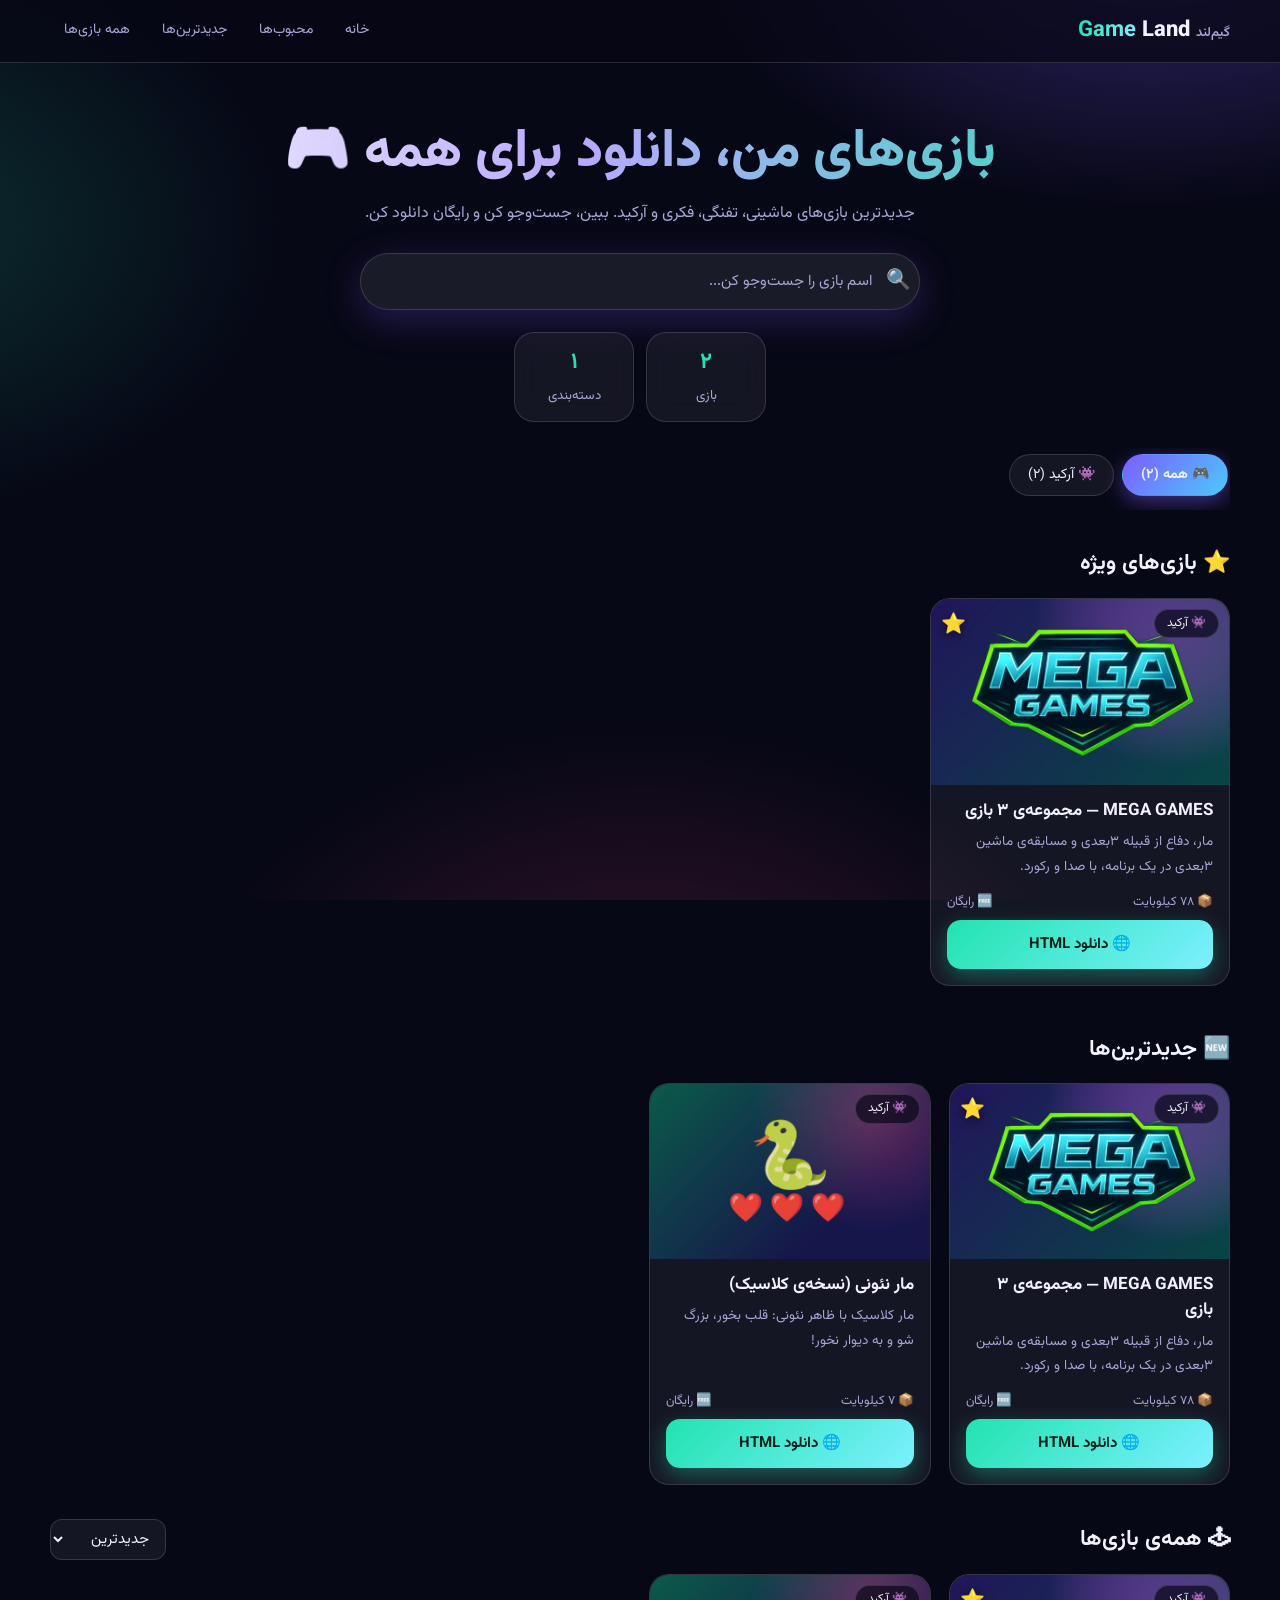
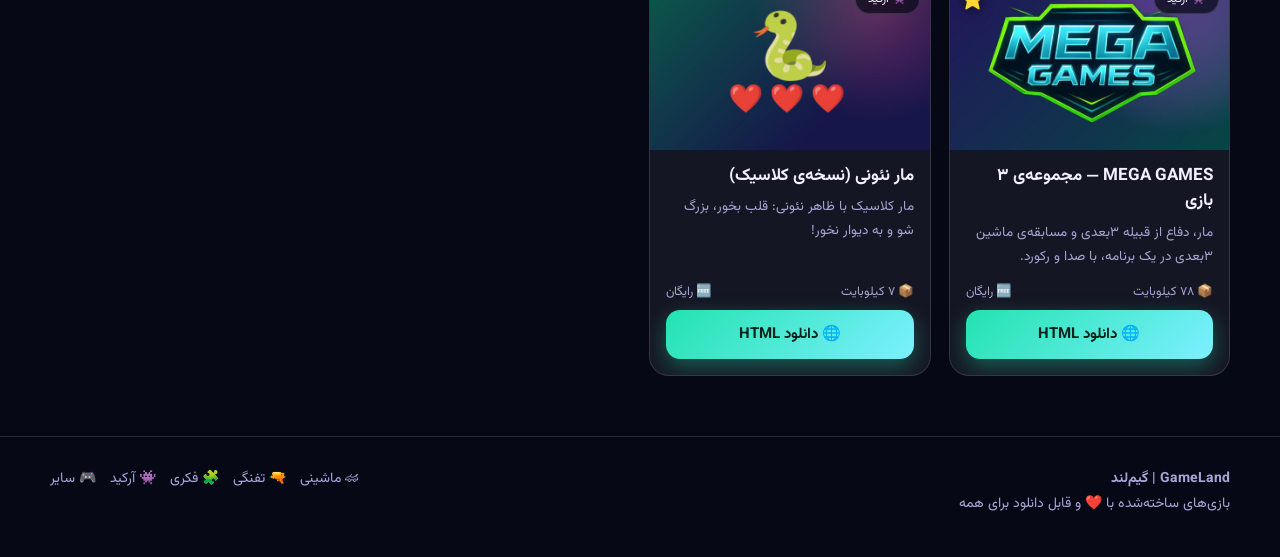
==== index.html @ d35c282d "Add files via upload" ====
<!DOCTYPE html>
<html lang="fa" dir="rtl">
<head>
<meta charset="utf-8">
<meta name="viewport" content="width=device-width, initial-scale=1">
<title>GameLand | گیم‌لند — دانلود رایگان بازی‌های موبایل و کامپیوتر</title>
<meta name="description" content="گیم‌لند: مجموعه‌ی بازی‌های ماشینی، تفنگی، فکری و آرکید. بازی‌ها را ببین، جست‌وجو کن و رایگان دانلود کن.">
<meta name="robots" content="index,follow">
<!-- برای Google Search Console: کد تأیید را اینجا بگذار (راهنما در README.md) -->
<!-- <meta name="google-site-verification" content="CODE_HERE"> -->
<meta property="og:site_name" content="GameLand | گیم‌لند">
<link rel="icon" href="favicon.svg" type="image/svg+xml">
<meta name="theme-color" content="#070816">
<link rel="preconnect" href="https://fonts.googleapis.com"><link rel="preconnect" href="https://fonts.gstatic.com" crossorigin>
<link rel="stylesheet" href="https://fonts.googleapis.com/css2?family=Vazirmatn:wght@400;600;800&display=swap">
<link rel="stylesheet" href="style.css">
<script src="config.js"></script>
</head>
<body>
<div id="hdr"></div>
<main class="wrap">
 <section class="hero">
  <h1>بازی‌های من، دانلود برای همه 🎮</h1>
  <p>جدیدترین بازی‌های ماشینی، تفنگی، فکری و آرکید. ببین، جست‌وجو کن و رایگان دانلود کن.</p>
  <label class="search"><span>🔍</span><input id="q" type="search" placeholder="اسم بازی را جست‌وجو کن..." autocomplete="off" aria-label="جست‌وجوی بازی"></label>
  <div class="stats"><div class="stat glass"><b id="s1">۰</b><small>بازی</small></div><div class="stat glass"><b id="s2">۰</b><small>دانلود</small></div><div class="stat glass"><b id="s3">۴</b><small>دسته‌بندی</small></div></div>
  <div id="demo"></div>
 </section>

 <div class="chips" id="chips" role="tablist" aria-label="دسته‌بندی بازی‌ها"></div>

 <div id="home">
  <section class="sec" id="featured" hidden><div class="sec-h"><h2>⭐ بازی‌های ویژه</h2></div><div class="row" id="rf"></div></section>
  <section class="sec" id="popular"><div class="sec-h"><h2>🔥 محبوب‌ترین‌ها</h2></div><div class="grid" id="rp"></div></section>
  <section class="sec" id="new"><div class="sec-h"><h2>🆕 جدیدترین‌ها</h2></div><div class="grid" id="rn"></div></section>
 </div>

 <section class="sec" id="games"><div class="sec-h"><h2 id="gt">🕹 همه‌ی بازی‌ها</h2><select id="sort" aria-label="مرتب‌سازی"><option value="new">جدیدترین</option><option value="pop">محبوب‌ترین</option><option value="name">نام (الف‌ب)</option></select></div>
  <div class="grid" id="all"><div class="sk"></div><div class="sk"></div><div class="sk"></div><div class="sk"></div></div>
  <div class="empty" id="empty" hidden><big>🕹</big><p id="et">بازی‌ای پیدا نشد.</p></div>
 </section>
 <noscript><p class="empty">برای دیدن بازی‌ها جاوااسکریپت مرورگرت را روشن کن.</p></noscript>
</main>
<div id="ftr"></div>
<script src="app.js"></script>
<script>
(function(){
 const $=id=>document.getElementById(id),G=window.GL;let all=[],cat='all',q='';
 G.layout();
 const url=new URL(location.href);if(url.searchParams.get('cat')&&G.CATS[url.searchParams.get('cat')])cat=url.searchParams.get('cat');q=url.searchParams.get('q')||'';$('q').value=q; 
 G.seo({title:'GameLand | گیم‌لند — دانلود رایگان بازی‌های موبایل و کامپیوتر',desc:'گیم‌لند: مجموعه‌ی بازی‌های ماشینی، تفنگی، فکری و آرکید. بازی‌ها را ببین، جست‌وجو کن و رایگان دانلود کن.',url:G.siteUrl(''),
  ld:{'@context':'https://schema.org','@type':'WebSite',name:'GameLand | گیم‌لند',url:G.siteUrl(''),inLanguage:'fa',potentialAction:{'@type':'SearchAction',target:G.siteUrl('?q={search_term_string}'),'query-input':'required name=search_term_string'}}});
 function chips(){const n={all:all.length};all.forEach(g=>n[g.category]=(n[g.category]||0)+1);
  $('chips').innerHTML='<button class="chip'+(cat==='all'?' on':'')+'" data-c="all">🎮 همه ('+G.nf(all.length)+')</button>'+Object.keys(G.CATS).filter(k=>n[k]).map(k=>'<button class="chip'+(cat===k?' on':'')+'" data-c="'+k+'">'+G.CATS[k][1]+' '+G.CATS[k][0]+' ('+G.nf(n[k])+')</button>').join('')}
 function view(){
  const filtering=cat!=='all'||q.trim();let list=all.filter(g=>(cat==='all'||g.category===cat)&&(!q.trim()||(g.title+' '+(g.short_desc||'')+' '+(g.description||'')).toLowerCase().includes(q.trim().toLowerCase())));
  const s=$('sort').value;list.sort((a,b)=>s==='pop'?b.downloads-a.downloads:s==='name'?a.title.localeCompare(b.title,'fa'):new Date(b.created_at)-new Date(a.created_at));
  $('home').hidden=!!filtering||!all.length;$('popular').hidden=!G.LIVE;
  $('gt').textContent=filtering?'🔎 نتیجه‌ها ('+G.nf(list.length)+')':'🕹 همه‌ی بازی‌ها';
  $('all').innerHTML=list.map(G.card).join('');$('empty').hidden=list.length>0;
  $('et').textContent=all.length?'بازی‌ای با این جست‌وجو پیدا نشد.':'هنوز بازی‌ای منتشر نشده. به‌زودی بازی‌های جدید می‌آیند!';
  if(!filtering&&all.length){const f=all.filter(g=>g.featured);$('featured').hidden=!f.length;$('rf').innerHTML=f.map(G.card).join('');
   $('popular').hidden=!G.LIVE;$('rp').innerHTML=[...all].sort((a,b)=>b.downloads-a.downloads).slice(0,4).map(G.card).join('');$('rn').innerHTML=all.slice(0,4).map(G.card).join('')}
 }
 function stats(){$('s2').parentNode.hidden=!G.LIVE;$('s3').textContent=G.nf(new Set(all.map(g=>g.category)).size);$('popular').hidden=!G.LIVE;$('s1').textContent=G.nf(all.length);$('s2').textContent=G.nf(all.reduce((a,g)=>a+(+g.downloads||0),0))}
 $('chips').addEventListener('click',e=>{const b=e.target.closest('.chip');if(!b)return;cat=b.dataset.c;chips();view();if(cat!=='all')$('games').scrollIntoView({behavior:'smooth'})});
 let t;$('q').addEventListener('input',e=>{clearTimeout(t);t=setTimeout(()=>{q=e.target.value;view()},180)});$('sort').addEventListener('change',view);
 G.loadGames((list)=>{all=list;stats();chips();view()}).catch(err=>{$('all').innerHTML='';$('empty').hidden=false;$('et').textContent='خطا در دریافت بازی‌ها. اینترنت را بررسی کن و دوباره امتحان کن.'});
})();
</script>
</body>
</html>
---- style.css ----
/* GameLand | گیم‌لند — طراحی تیره‌ی گیمینگ، راست‌چین و واکنش‌گرا */
:root{--bg:#070816;--card:rgba(255,255,255,.06);--bd:rgba(255,255,255,.14);--tx:#f2f1ff;--mut:#a9a6d6;--a:#7c5cff;--b:#22e3b0;--c:#ff4d8d;--r:20px}
*{box-sizing:border-box;margin:0;padding:0}
html{scroll-behavior:smooth}
body{font-family:'Vazirmatn',Tahoma,sans-serif;background:var(--bg);color:var(--tx);line-height:1.8;min-height:100vh;overflow-x:hidden}
body::before{content:"";position:fixed;inset:0;z-index:-1;background:radial-gradient(800px 500px at 90% -10%,rgba(124,92,255,.38),transparent 60%),radial-gradient(700px 500px at -10% 25%,rgba(34,227,176,.18),transparent 60%),radial-gradient(800px 600px at 50% 120%,rgba(255,77,141,.2),transparent 60%)}
a{color:inherit;text-decoration:none}img{max-width:100%;display:block}button,input,select,textarea{font-family:inherit;font-size:15px;color:inherit}
.wrap{width:min(1180px,calc(100% - 28px));margin:0 auto}
.glass{background:var(--card);border:1px solid var(--bd);border-radius:var(--r);-webkit-backdrop-filter:blur(14px);backdrop-filter:blur(14px)}
/* هدر */
.hd{position:sticky;top:0;z-index:50;background:rgba(7,8,22,.72);-webkit-backdrop-filter:blur(16px);backdrop-filter:blur(16px);border-bottom:1px solid var(--bd)}
.hd .wrap{display:flex;align-items:center;justify-content:space-between;height:62px;gap:12px}
.logo{display:flex;align-items:baseline;gap:6px;font-weight:800;font-size:22px;direction:ltr}
.logo b{background:linear-gradient(90deg,var(--b),#7cf0ff);-webkit-background-clip:text;background-clip:text;color:transparent}
.logo span{color:var(--tx)}.logo small{font-size:13px;font-weight:600;color:var(--mut);direction:rtl}
.hd nav{display:flex;gap:4px}.hd nav a{padding:8px 14px;border-radius:12px;color:var(--mut);font-size:14px;transition:.2s}.hd nav a:hover{background:var(--card);color:var(--tx)}
/* هیرو */
.hero{text-align:center;padding:54px 0 26px}
.hero h1{font-size:clamp(30px,6vw,54px);font-weight:800;line-height:1.35;background:linear-gradient(90deg,#fff,#b9a8ff 45%,var(--b));-webkit-background-clip:text;background-clip:text;color:transparent}
.hero p{max-width:620px;margin:10px auto 24px;color:var(--mut)}
.search{display:flex;align-items:center;gap:10px;max-width:560px;margin:0 auto;padding:6px 8px 6px 18px;border-radius:999px;background:rgba(255,255,255,.08);border:1px solid var(--bd);box-shadow:0 10px 36px rgba(124,92,255,.25)}
.search input{flex:1;background:none;border:0;outline:0;padding:10px 4px;min-width:0}
.search input::placeholder{color:var(--mut)}.search span{font-size:20px}
.stats{display:flex;justify-content:center;gap:12px;flex-wrap:wrap;margin-top:22px}
.stat{padding:10px 20px;min-width:120px}.stat b{display:block;font-size:22px;color:var(--b)}.stat small{color:var(--mut)}
/* دسته‌بندی */
.chips{display:flex;gap:8px;overflow-x:auto;padding:6px 2px 14px;scrollbar-width:none}.chips::-webkit-scrollbar{display:none}
.chip{flex:0 0 auto;padding:9px 18px;border-radius:999px;border:1px solid var(--bd);background:var(--card);cursor:pointer;font-size:14px;transition:.2s;white-space:nowrap}
.chip:hover{border-color:var(--a)}.chip.on{background:linear-gradient(135deg,var(--a),#4cc9ff);border-color:transparent;font-weight:700;box-shadow:0 6px 20px rgba(124,92,255,.45)}
/* بخش‌ها */
.sec{margin:34px 0 8px}.sec-h{display:flex;align-items:center;justify-content:space-between;gap:10px;margin-bottom:14px}
.sec-h h2{font-size:22px}.sec-h select{background:var(--card);border:1px solid var(--bd);border-radius:12px;padding:7px 12px;outline:0}
.sec-h select option{color:#111}
.grid{display:grid;grid-template-columns:repeat(auto-fill,minmax(250px,1fr));gap:18px}
.row{display:flex;gap:16px;overflow-x:auto;padding-bottom:10px;scroll-snap-type:x mandatory;scrollbar-width:thin}.row .card{flex:0 0 min(300px,80%);scroll-snap-align:start}
/* کارت بازی */
.card{display:flex;flex-direction:column;border-radius:var(--r);overflow:hidden;background:var(--card);border:1px solid var(--bd);transition:transform .25s,box-shadow .25s,border-color .25s}
.card:hover{transform:translateY(-6px);border-color:rgba(124,92,255,.7);box-shadow:0 18px 40px rgba(124,92,255,.28)}
.cv{position:relative;display:block;aspect-ratio:16/10;background:#14163a;overflow:hidden}
.cv img{width:100%;height:100%;object-fit:cover;transition:transform .5s}.card:hover .cv img{transform:scale(1.07)}
.badge{position:absolute;top:10px;right:10px;padding:3px 12px;border-radius:999px;font-size:12px;background:rgba(7,8,22,.7);-webkit-backdrop-filter:blur(8px);backdrop-filter:blur(8px);border:1px solid var(--bd)}
.star{position:absolute;top:8px;left:10px;font-size:20px;filter:drop-shadow(0 2px 6px rgba(0,0,0,.6))}
.cb{display:flex;flex-direction:column;gap:6px;padding:14px 16px 16px;flex:1}
.cb h3{font-size:17px;line-height:1.5}.cb p{color:var(--mut);font-size:13.5px;display:-webkit-box;-webkit-line-clamp:2;-webkit-box-orient:vertical;overflow:hidden;min-height:44px}
.meta{display:flex;justify-content:space-between;font-size:12.5px;color:var(--mut);margin-top:auto;padding-top:6px}
.dl,.btn{display:inline-flex;align-items:center;justify-content:center;gap:8px;padding:11px 18px;border-radius:14px;border:0;cursor:pointer;font-weight:700;font-size:15px;color:#05231b;background:linear-gradient(135deg,var(--b),#7cf0ff);box-shadow:0 8px 22px rgba(34,227,176,.35);transition:transform .15s,filter .2s}
.dl:hover,.btn:hover{filter:brightness(1.08)}.dl:active,.btn:active{transform:scale(.97)}
.dl.off,.btn.ghost{background:var(--card);color:var(--tx);box-shadow:none;border:1px solid var(--bd)}
.btn.red{background:linear-gradient(135deg,#ff6b6b,var(--c));color:#fff;box-shadow:none}.btn.sm{padding:7px 12px;font-size:13px;border-radius:10px}
.empty{text-align:center;padding:50px 10px;color:var(--mut)}.empty big{display:block;font-size:46px}
.sk{height:330px;border-radius:var(--r);background:linear-gradient(100deg,rgba(255,255,255,.04) 30%,rgba(255,255,255,.1) 50%,rgba(255,255,255,.04) 70%);background-size:200% 100%;animation:sk 1.2s infinite}
@keyframes sk{to{background-position:-200% 0}}
.demo{margin:14px 0 0;padding:10px 16px;border-radius:14px;background:rgba(255,193,7,.12);border:1px solid rgba(255,193,7,.4);font-size:13px;color:#ffe08a}
/* صفحه بازی */
.crumb{margin:22px 0 14px;font-size:13px;color:var(--mut)}.crumb a:hover{color:var(--tx)}
.gp{display:grid;grid-template-columns:1.15fr 1fr;gap:26px;align-items:start}
.gp .cover{border-radius:var(--r);overflow:hidden;border:1px solid var(--bd);aspect-ratio:16/10;background:#14163a}.gp .cover img{width:100%;height:100%;object-fit:cover}
.gp h1{font-size:clamp(26px,4vw,38px);line-height:1.4;margin:6px 0 4px}
.pills{display:flex;flex-wrap:wrap;gap:8px;margin:10px 0 18px}.pills span{padding:5px 14px;border-radius:999px;background:var(--card);border:1px solid var(--bd);font-size:13px}
.files{display:grid;gap:10px;margin:14px 0}
.file{display:flex;align-items:center;gap:12px;padding:12px 14px}.file i{font-style:normal;font-size:28px}.file div{flex:1;min-width:0}.file b{display:block}.file small{color:var(--mut)}
.desc{margin:26px 0;padding:20px 22px;white-space:pre-wrap;color:#dcd9ff}
.desc h2{font-size:19px;margin-bottom:8px;color:var(--tx)}
.shots{display:flex;gap:12px;overflow-x:auto;padding-bottom:8px}.shots img{height:200px;width:auto;border-radius:14px;border:1px solid var(--bd);cursor:zoom-in;flex:0 0 auto}
.how{margin-top:10px;padding:14px 18px;font-size:14px;color:var(--mut)}.how b{color:var(--tx)}
.share{display:flex;gap:8px;flex-wrap:wrap;margin-top:14px}
.lb{position:fixed;inset:0;z-index:200;background:rgba(0,0,0,.88);display:flex;align-items:center;justify-content:center;padding:16px;cursor:zoom-out}.lb img{max-height:92vh;border-radius:12px}
/* فوتر و توست */
.ft{margin-top:60px;border-top:1px solid var(--bd);padding:30px 0 40px;color:var(--mut);font-size:14px}
.ft .wrap{display:flex;flex-wrap:wrap;gap:20px;justify-content:space-between}.ft a:hover{color:var(--tx)}.ft .lk{display:flex;gap:14px;flex-wrap:wrap}
.toast{position:fixed;bottom:22px;left:50%;transform:translateX(-50%);z-index:300;background:rgba(20,22,58,.96);border:1px solid var(--bd);padding:11px 22px;border-radius:999px;box-shadow:0 10px 30px rgba(0,0,0,.5);font-size:14px;animation:tin .25s}
@keyframes tin{from{opacity:0;transform:translate(-50%,12px)}}
/* پنل مدیریت */
.adm{max-width:980px;margin:26px auto 60px;width:calc(100% - 24px)}
.lg{max-width:400px;margin:70px auto;padding:28px 24px}.lg h1{font-size:24px;margin-bottom:6px}
.fld{display:block;margin:12px 0}.fld>span{display:block;font-size:13px;color:var(--mut);margin-bottom:5px}
.fld input,.fld select,.fld textarea{width:100%;padding:11px 14px;border-radius:12px;background:rgba(255,255,255,.07);border:1px solid var(--bd);outline:0}
.fld input:focus,.fld select:focus,.fld textarea:focus{border-color:var(--a)}.fld select option{color:#111}.fld input[type=file]{padding:9px}
.fld textarea{min-height:130px;resize:vertical}.two{display:grid;grid-template-columns:1fr 1fr;gap:12px}.hint{font-size:12px;color:var(--mut);margin-top:4px}
.tabs{display:flex;gap:8px;margin:18px 0;flex-wrap:wrap}.bar{display:flex;align-items:center;justify-content:space-between;gap:10px;flex-wrap:wrap}
.tb{padding:18px;margin-bottom:14px}.gr{display:flex;align-items:center;gap:12px;padding:12px;margin-bottom:10px}
.gr img{width:84px;height:54px;object-fit:cover;border-radius:10px;background:#14163a;flex:0 0 auto}.gr .in{flex:1;min-width:0}.gr b{display:block;overflow:hidden;text-overflow:ellipsis;white-space:nowrap}.gr small{color:var(--mut)}
.gr .ac{display:flex;gap:6px;flex-wrap:wrap}.tag{display:inline-block;padding:1px 10px;border-radius:999px;font-size:12px;background:rgba(34,227,176,.18);color:var(--b)}.tag.d{background:rgba(255,193,7,.18);color:#ffd45e}
.pg{height:8px;border-radius:5px;background:rgba(255,255,255,.12);overflow:hidden;margin-top:4px}.pg i{display:block;height:100%;width:0;background:linear-gradient(90deg,var(--a),var(--b));transition:width .15s}
.up{padding:10px 14px;margin:8px 0;font-size:13px}
.xs{display:flex;gap:10px;flex-wrap:wrap;margin:6px 0}.xs .it{position:relative}.xs img{height:70px;border-radius:8px}.xs button{position:absolute;top:-6px;left:-6px;width:22px;height:22px;border-radius:50%;border:0;background:var(--c);color:#fff;cursor:pointer;font-size:12px}
.cur{display:flex;align-items:center;gap:8px;font-size:13px;color:var(--mut);margin-top:6px}
textarea.code{direction:ltr;font-family:monospace;font-size:12px;min-height:200px}
@media(max-width:820px){.gp{grid-template-columns:1fr}.hd nav a{padding:8px 9px}.two{grid-template-columns:1fr}.hero{padding-top:34px}.logo small{display:none}}
@media(max-width:520px){.hd nav{display:none}.grid{grid-template-columns:1fr 1fr;gap:12px}.cb{padding:10px 11px 12px}.cb h3{font-size:15px}.cb p{display:none}.dl{padding:9px 8px;font-size:13px}.gr{flex-wrap:wrap}}
@media(max-width:360px){.grid{grid-template-columns:1fr}}
@media(prefers-reduced-motion:reduce){*{animation:none!important;transition:none!important}}
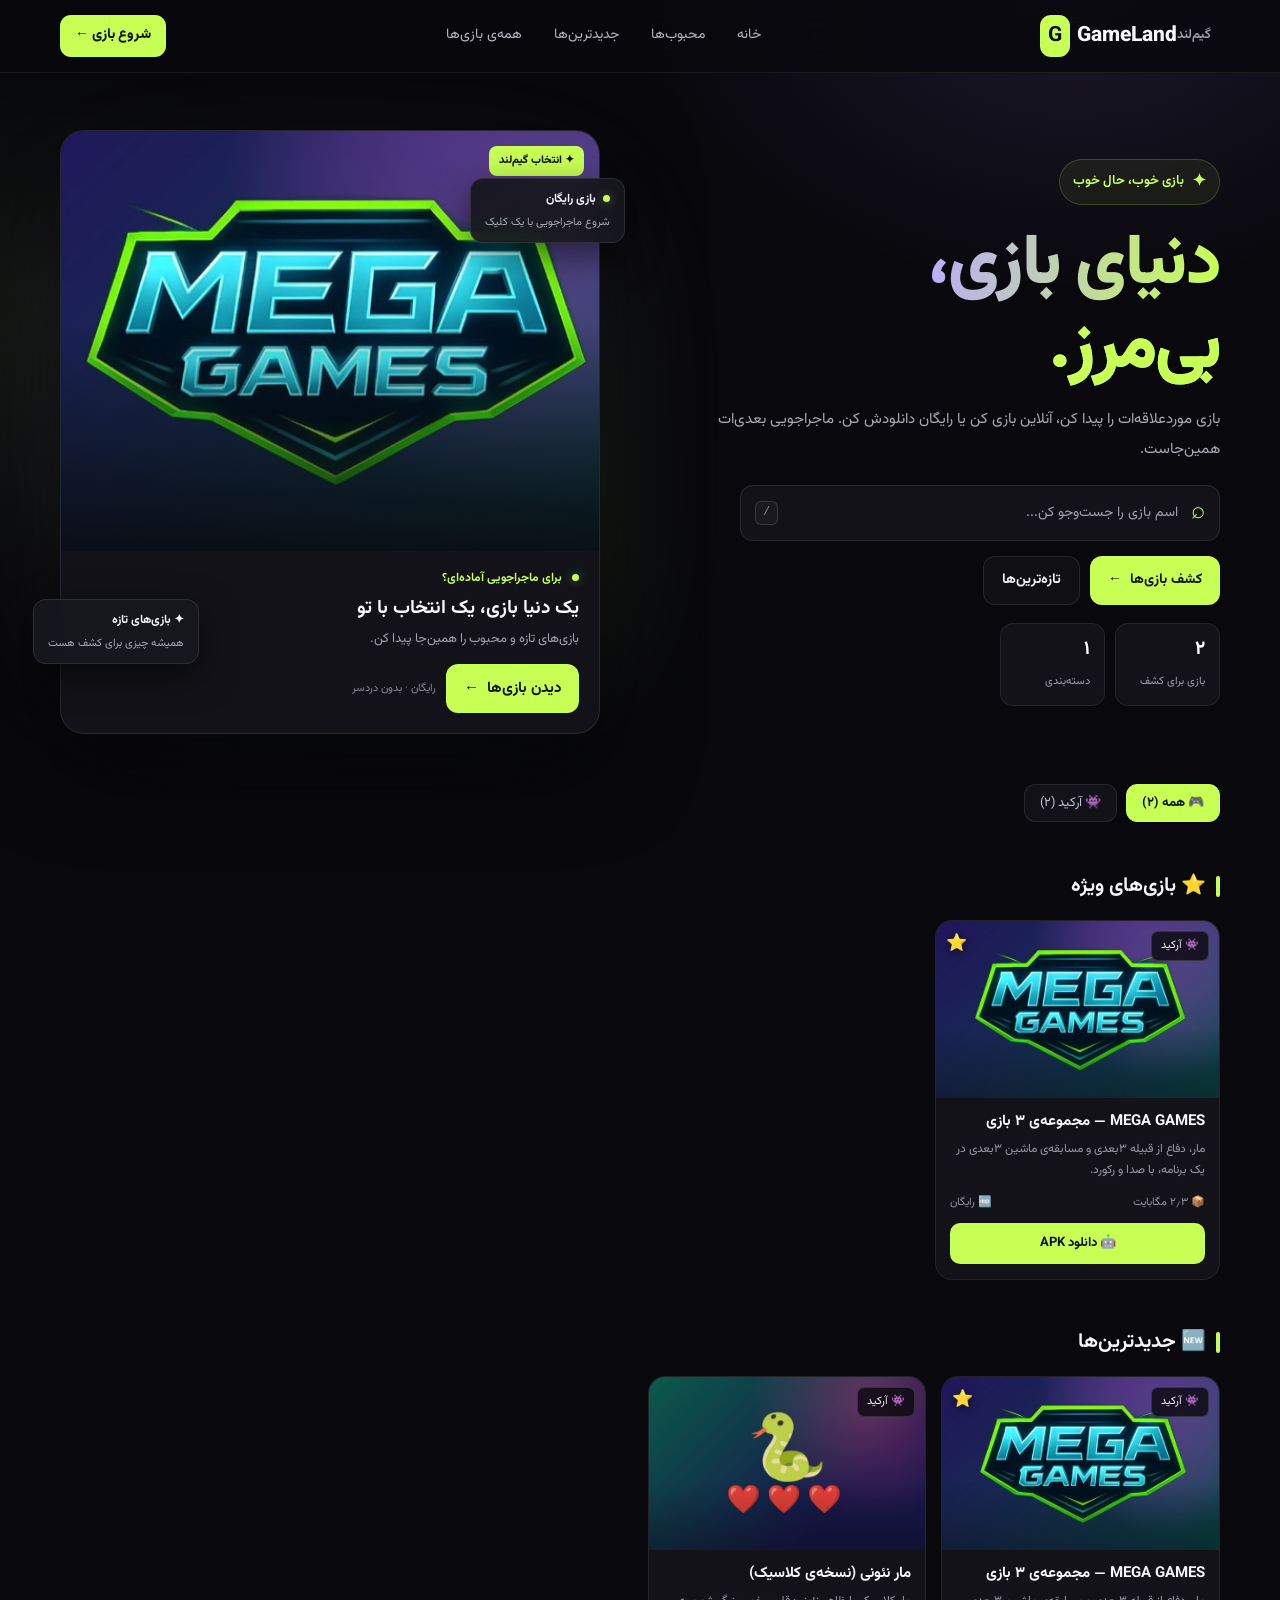
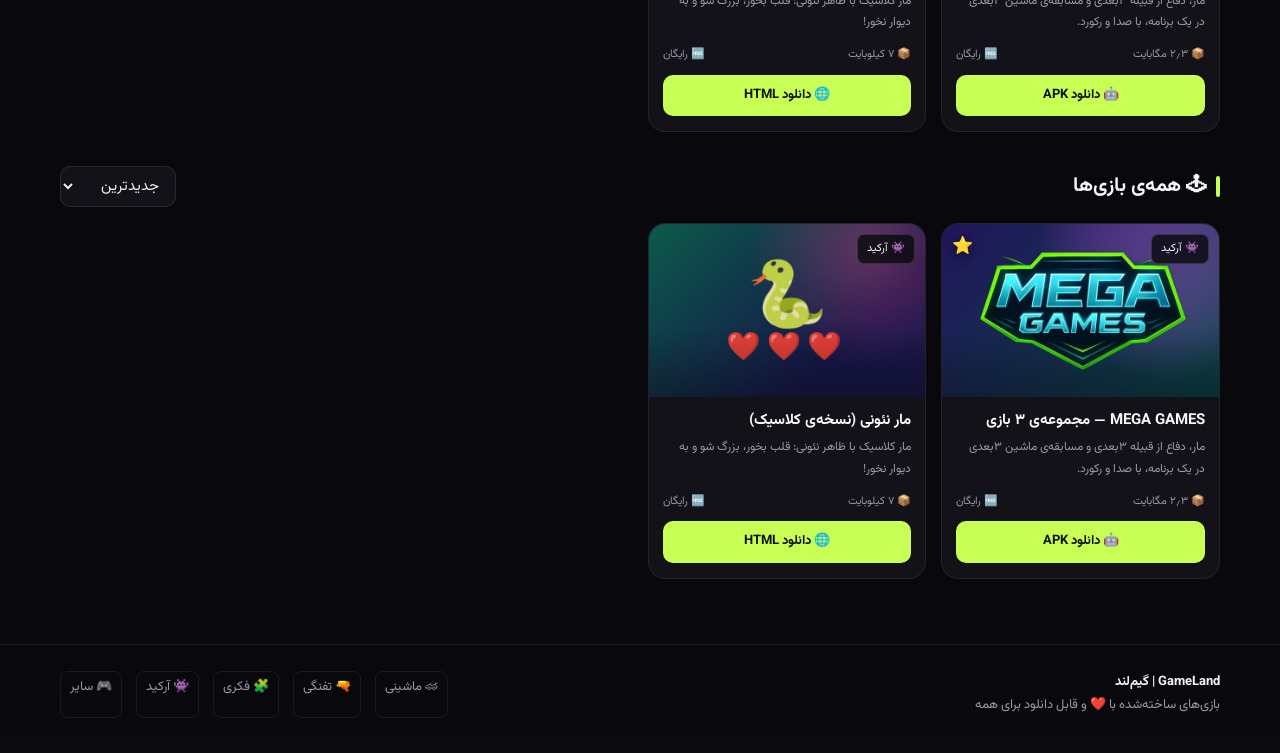
==== commit 3f561b5d: "Add files via upload" ====
--- a/index.html
+++ b/index.html
@@ -10,7 +10,7 @@
 <!-- <meta name="google-site-verification" content="CODE_HERE"> -->
 <meta property="og:site_name" content="GameLand | گیم‌لند">
 <link rel="icon" href="favicon.svg" type="image/svg+xml">
-<meta name="theme-color" content="#070816">
+<meta name="theme-color" content="#09090d">
 <link rel="preconnect" href="https://fonts.googleapis.com"><link rel="preconnect" href="https://fonts.gstatic.com" crossorigin>
 <link rel="stylesheet" href="https://fonts.googleapis.com/css2?family=Vazirmatn:wght@400;600;800&display=swap">
 <link rel="stylesheet" href="style.css">
@@ -19,13 +19,22 @@
 <body>
 <div id="hdr"></div>
 <main class="wrap">
- <section class="hero">
-  <h1>بازی‌های من، دانلود برای همه 🎮</h1>
-  <p>جدیدترین بازی‌های ماشینی، تفنگی، فکری و آرکید. ببین، جست‌وجو کن و رایگان دانلود کن.</p>
-  <label class="search"><span>🔍</span><input id="q" type="search" placeholder="اسم بازی را جست‌وجو کن..." autocomplete="off" aria-label="جست‌وجوی بازی"></label>
-  <div class="stats"><div class="stat glass"><b id="s1">۰</b><small>بازی</small></div><div class="stat glass"><b id="s2">۰</b><small>دانلود</small></div><div class="stat glass"><b id="s3">۴</b><small>دسته‌بندی</small></div></div>
-  <div id="demo"></div>
- </section>
+ <section class="hero hero2">
+  <div class="hero-copy">
+   <span class="tagp"><span class="spark">✦</span> بازی خوب، حال خوب</span>
+   <h1>دنیای بازی،<br><em>بی‌مرز.</em></h1>
+   <p>بازی موردعلاقه‌ات را پیدا کن، آنلاین بازی کن یا رایگان دانلودش کن. ماجراجویی بعدی‌ات همین‌جاست.</p>
+   <label class="search"><span>⌕</span><input id="q" type="search" placeholder="اسم بازی را جست‌وجو کن..." autocomplete="off" aria-label="جست‌وجوی بازی"><kbd>/</kbd></label>
+   <div class="hb"><a class="btn big" href="#games">کشف بازی‌ها <span>←</span></a><a class="btn ghost big" href="#new">تازه‌ترین‌ها</a></div>
+   <div class="stats"><div class="stat glass"><b id="s1">۰</b><small>بازی برای کشف</small></div><div class="stat glass"><b id="s2">۰</b><small>دانلود</small></div><div class="stat glass"><b id="s3">۴</b><small>دسته‌بندی</small></div></div>
+   <div id="demo"></div>
+  </div>
+  <div class="hv" aria-label="پیشنهاد بازی‌های گیم‌لند">
+   <div class="fc"><a class="fcv" href="mega-games.html"><img src="cover-mega.jpg" alt="مجموعه بازی‌های مگا گیمز"><span class="feature-pill">✦ انتخاب گیم‌لند</span></a><div class="fcb"><div class="feature-kicker"><span class="online-dot"></span> برای ماجراجویی آماده‌ای؟</div><h3>یک دنیا بازی، یک انتخاب با تو</h3><p>بازی‌های تازه و محبوب را همین‌جا پیدا کن.</p><div class="fa"><a href="mega-games.html" class="btn">دیدن بازی‌ها <span>←</span></a><span class="micro-note">رایگان · بدون دردسر</span></div></div></div>
+   <div class="floatcard float-one"><b><span class="online-dot"></span>بازی رایگان</b><span>شروع ماجراجویی با یک کلیک</span></div>
+   <div class="floatcard float-two"><b>✦ بازی‌های تازه</b><span>همیشه چیزی برای کشف هست</span></div>
+  </div>
+</section>
 
  <div class="chips" id="chips" role="tablist" aria-label="دسته‌بندی بازی‌ها"></div>
 
@@ -70,3 +79,4 @@
 </script>
 </body>
 </html>
+
--- a/style.css
+++ b/style.css
@@ -90,3 +90,76 @@
 @media(max-width:520px){.hd nav{display:none}.grid{grid-template-columns:1fr 1fr;gap:12px}.cb{padding:10px 11px 12px}.cb h3{font-size:15px}.cb p{display:none}.dl{padding:9px 8px;font-size:13px}.gr{flex-wrap:wrap}}
 @media(max-width:360px){.grid{grid-template-columns:1fr}}
 @media(prefers-reduced-motion:reduce){*{animation:none!important;transition:none!important}}
+
+/* ================= طراحی نسخه‌ی ۲ (مدرن‌تر) ================= */
+:root{--bg:#060714;--d:#4cc9ff}
+body{background:var(--bg)}
+body::before{content:"";position:fixed;inset:-20%;z-index:-2;background:radial-gradient(40% 35% at 85% 10%,rgba(124,92,255,.45),transparent 70%),radial-gradient(35% 35% at 8% 30%,rgba(34,227,176,.25),transparent 70%),radial-gradient(45% 40% at 55% 105%,rgba(255,77,141,.28),transparent 70%);animation:aur 22s ease-in-out infinite alternate}
+@keyframes aur{to{transform:translate3d(-3%,2%,0) scale(1.08)}}
+body::after{content:"";position:fixed;inset:0;z-index:-1;pointer-events:none;background-image:linear-gradient(rgba(255,255,255,.035) 1px,transparent 1px),linear-gradient(90deg,rgba(255,255,255,.035) 1px,transparent 1px);background-size:56px 56px;-webkit-mask-image:radial-gradient(70% 55% at 50% 0%,#000,transparent);mask-image:radial-gradient(70% 55% at 50% 0%,#000,transparent)}
+/* هدر شناور */
+.hd{background:none;border:0;-webkit-backdrop-filter:none;backdrop-filter:none;padding:10px 0}
+.hd .wrap{height:58px;padding:0 20px;border-radius:999px;background:rgba(14,16,42,.62);border:1px solid var(--bd);-webkit-backdrop-filter:blur(18px) saturate(160%);backdrop-filter:blur(18px) saturate(160%);box-shadow:0 10px 40px rgba(0,0,0,.35)}
+.logo b{filter:drop-shadow(0 0 12px rgba(34,227,176,.55))}
+.hd nav a{border-radius:999px}.hd nav a:hover{background:rgba(124,92,255,.2)}
+.hbtn{padding:8px 18px;border-radius:999px;font-size:14px;font-weight:700;color:#05231b;background:linear-gradient(135deg,var(--b),var(--d));box-shadow:0 6px 20px rgba(34,227,176,.4)}
+/* منوی پایین موبایل */
+.bn{display:none}
+/* هیرو */
+.hero2{display:grid;grid-template-columns:1.1fr .9fr;gap:34px;align-items:center;padding:30px 0 16px}
+.tagp{display:inline-flex;align-items:center;gap:8px;padding:6px 16px;border-radius:999px;background:rgba(124,92,255,.18);border:1px solid rgba(124,92,255,.5);font-size:13px;color:#d9d0ff}
+.hero2 h1{font-size:clamp(34px,5.2vw,60px);line-height:1.3;font-weight:800;margin:16px 0 12px}
+.hero2 h1 em{font-style:normal;background:linear-gradient(90deg,var(--b),var(--d) 50%,var(--a));-webkit-background-clip:text;background-clip:text;color:transparent}
+.hero2 p{color:var(--mut);max-width:520px}
+.hb{display:flex;gap:12px;flex-wrap:wrap;margin:22px 0 18px}
+.btn.big{padding:14px 26px;font-size:16px;border-radius:16px}
+.hero2 .search{margin:0;max-width:520px}.hero2 .stats{justify-content:flex-start;margin-top:18px}
+.hv{position:relative}
+.hv::before{content:"";position:absolute;inset:8% 4%;border-radius:40px;background:linear-gradient(135deg,var(--a),var(--b));filter:blur(60px);opacity:.45;animation:aur 8s ease-in-out infinite alternate}
+.fc{position:relative;border-radius:28px;overflow:hidden;background:rgba(14,16,42,.72);border:1px solid rgba(255,255,255,.22);box-shadow:0 30px 80px -20px rgba(124,92,255,.6);animation:flt 6s ease-in-out infinite;-webkit-backdrop-filter:blur(14px);backdrop-filter:blur(14px)}
+@keyframes flt{50%{transform:translateY(-10px)}}
+.fcv{display:block;position:relative;aspect-ratio:16/10;overflow:hidden}.fcv img{width:100%;height:100%;object-fit:cover}
+.fcv::after{content:"";position:absolute;inset:0;background:linear-gradient(180deg,transparent 50%,rgba(6,7,20,.85))}
+.fcb{padding:16px 20px 20px}.fcb h3{font-size:20px;line-height:1.5}.fcb p{color:var(--mut);font-size:14px;margin:4px 0 14px}.fa{display:flex;gap:10px;flex-wrap:wrap}
+/* ویژگی‌ها */
+.bento{display:grid;grid-template-columns:repeat(4,1fr);gap:14px;margin:26px 0 6px}
+.bt{padding:18px 18px 16px;transition:transform .25s,border-color .25s}.bt:hover{transform:translateY(-4px);border-color:rgba(124,92,255,.6)}
+.bt i{font-style:normal;font-size:30px;display:block;margin-bottom:4px}.bt b{font-size:16px}.bt p{color:var(--mut);font-size:13.5px;margin-top:2px}
+/* عنوان بخش‌ها و کارت‌ها */
+.sec-h h2{display:flex;align-items:center;gap:10px}.sec-h h2::before{content:"";width:6px;height:24px;border-radius:4px;background:linear-gradient(var(--b),var(--a))}
+.card{position:relative;border-radius:24px;background:rgba(255,255,255,.05);box-shadow:0 10px 30px rgba(0,0,0,.25)}
+.card::after{content:"";position:absolute;inset:0;border-radius:inherit;padding:1.5px;background:linear-gradient(135deg,var(--a),var(--b),var(--d));-webkit-mask:linear-gradient(#000 0 0) content-box,linear-gradient(#000 0 0);-webkit-mask-composite:xor;mask-composite:exclude;opacity:0;transition:opacity .3s;pointer-events:none}
+.card:hover::after{opacity:1}.card:hover{box-shadow:0 24px 60px -16px rgba(124,92,255,.55)}
+.cv::after{content:"";position:absolute;inset:0;background:linear-gradient(180deg,transparent 60%,rgba(6,7,20,.7));pointer-events:none}
+.badge{z-index:2}.star{z-index:2}
+.search{box-shadow:0 12px 40px -10px rgba(124,92,255,.45)}.search:focus-within{border-color:var(--a)}
+.chip{border-radius:14px}
+/* فوتر */
+.ft{margin-top:70px;border-top:1px solid var(--bd);background:linear-gradient(180deg,transparent,rgba(124,92,255,.08))}
+.fgrid{display:grid!important;grid-template-columns:1.4fr 1fr 1fr;gap:26px}.fgrid b{display:block;color:var(--tx);margin-bottom:6px}.fgrid a{display:block;padding:2px 0}.copy{margin-top:22px;padding-top:16px;border-top:1px solid var(--bd);text-align:center;font-size:13px}
+@media(max-width:900px){.hero2{grid-template-columns:1fr;gap:26px}.hv{order:-1}.bento{grid-template-columns:repeat(2,1fr)}.fgrid{grid-template-columns:1fr 1fr}}
+@media(max-width:720px){
+ body{padding-bottom:92px}.hd nav,.hbtn{display:none}.hd .wrap{height:54px}
+ .bn{display:flex;position:fixed;left:12px;right:12px;bottom:calc(10px + env(safe-area-inset-bottom,0px));z-index:60;gap:6px;padding:7px;border-radius:24px;background:rgba(14,16,42,.82);border:1px solid var(--bd);-webkit-backdrop-filter:blur(18px);backdrop-filter:blur(18px);box-shadow:0 10px 40px rgba(0,0,0,.5)}
+ .bn a{flex:1;text-align:center;font-size:11px;color:var(--mut);padding:5px 0;border-radius:18px;line-height:1.5}.bn a i{display:block;font-style:normal;font-size:20px}.bn a.on{color:var(--tx);background:rgba(124,92,255,.28)}
+ .hero2 h1{font-size:34px}.hero2{padding-top:14px}.fgrid{grid-template-columns:1fr}
+}
+@media(max-width:420px){.bento{grid-template-columns:1fr 1fr;gap:10px}.bt{padding:14px}.bt p{display:none}}
+
+/* GameLand: black, white and vivid accent redesign */
+:root{--bg:#09090d;--card:#121218;--bd:#292932;--tx:#f7f7fb;--mut:#a2a2ae;--a:#a17aff;--b:#c7ff55;--c:#55e5f2;--r:19px;color-scheme:dark}
+html{scroll-padding-top:90px}body{background:#09090d;color:var(--tx);line-height:1.8}body::before{inset:0;background:radial-gradient(650px 440px at 84% 0%,rgba(161,122,255,.12),transparent 68%),radial-gradient(520px 380px at 4% 35%,rgba(199,255,85,.055),transparent 70%);animation:none}body::after{display:none}
+.wrap{width:min(1160px,calc(100% - 40px))}.glass{background:#121218;border:1px solid #ffffff12;border-radius:16px;backdrop-filter:none;-webkit-backdrop-filter:none}
+.hd{position:sticky;top:0;background:rgba(9,9,13,.86);border-bottom:1px solid #ffffff12;backdrop-filter:blur(18px);-webkit-backdrop-filter:blur(18px);padding:0}.hd .wrap{height:72px;padding:0;max-width:1160px;border:0;border-radius:0;background:transparent;box-shadow:none;backdrop-filter:none}
+.logo{align-items:center;gap:0;font-size:21px;direction:ltr}.logo b{color:var(--bg);background:var(--b);filter:none;border-radius:11px;padding:2px 8px;margin-right:7px}.logo span{color:var(--tx)}.logo small{font-size:13px;color:var(--mut);margin-right:9px}.hd nav{gap:8px}.hd nav a{color:#b6b6c1;border-radius:10px;padding:8px 12px}.hd nav a:hover{background:#ffffff0b;color:#fff}.hbtn{background:var(--b);color:#11130a;box-shadow:none;border-radius:11px;padding:8px 15px;font-size:14px;font-weight:800}
+.hero2{text-align:right;grid-template-columns:1.02fr .98fr;gap:58px;align-items:center;padding:57px 0 46px}.hero-copy{min-width:0}.tagp{background:#c7ff5510;border:1px solid #c7ff5530;color:var(--b);font-weight:700;padding:7px 13px}.spark{font-size:17px}.hero2 h1{font-size:clamp(45px,5.7vw,70px);line-height:1.2;letter-spacing:-1.7px;font-weight:900;margin:19px 0 13px}.hero2 h1 em{background:none;color:var(--b)}.hero2 p{color:#aaaab5;max-width:510px;font-size:15px;line-height:2;margin:0 0 20px}
+.hero2 .search{margin:0;max-width:480px;width:100%;padding:5px 14px;border-radius:13px;background:#121218;border:1px solid #ffffff18;box-shadow:none;gap:11px}.search span{color:var(--b);font-size:24px}.search input{font-size:14px;padding:10px 2px}.search kbd{border:1px solid #ffffff21;color:#888894;background:#ffffff08;border-radius:6px;padding:0 7px;font-size:12px}.hb{margin:15px 0 13px;gap:10px}.btn.big{padding:11px 18px;border-radius:12px;font-size:14px}.btn,.dl{background:var(--b);color:#11130a;box-shadow:none;border-radius:12px}.btn.ghost,.dl.off{background:#ffffff08;color:#f3f3f6;border-color:#ffffff18}.hero2 .stats{justify-content:flex-start;gap:10px;margin-top:18px}.stat{padding:9px 14px;min-width:105px;border-radius:13px}.stat b{font-size:19px;color:#fff}.stat small{font-size:11px;color:var(--mut)}
+.hv{min-width:0;position:relative}.hv::before{inset:14% 4%;background:linear-gradient(140deg,var(--a),var(--b));filter:blur(75px);opacity:.18;animation:none}.fc{border-radius:24px;background:#121218;border-color:#ffffff17;box-shadow:0 30px 90px #0008;animation:none}.fcv{aspect-ratio:1.28;position:relative}.fcv img{object-fit:cover;transition:transform .5s}.fc:hover .fcv img{transform:scale(1.035)}.fcv::after{background:linear-gradient(180deg,transparent 45%,#09090ddd)}.feature-pill{position:absolute;z-index:1;top:15px;right:15px;border-radius:8px;background:#c7ff55;color:#11130a;padding:5px 10px;font-size:11px;font-weight:800}.fcb{padding:17px 20px 20px}.feature-kicker{font-size:12px;color:var(--b);font-weight:700}.online-dot{display:inline-block;width:7px;height:7px;border-radius:50%;background:var(--b);margin-left:7px;box-shadow:0 0 11px #c7ff5570}.fcb h3{font-size:19px;margin-top:5px}.fcb p{font-size:13px;margin:3px 0 12px;color:var(--mut)}.fa{align-items:center}.micro-note{color:#888893;font-size:11px}.floatcard{position:absolute;z-index:2;background:#17171eef;border:1px solid #ffffff19;border-radius:13px;padding:10px 14px;box-shadow:0 12px 35px #0008;backdrop-filter:blur(12px);font-size:11px}.floatcard b{display:block;font-size:12px;color:#f5f5f8;margin-bottom:2px}.floatcard span:not(.online-dot){color:#aaaab4}.float-one{top:48px;right:-25px}.float-two{bottom:70px;left:-27px}
+.chips{padding:4px 0 12px;gap:9px}.chip{padding:8px 15px;border-radius:11px;background:#121218;border-color:#ffffff16;color:#c2c2cb;font-size:13px}.chip:hover{border-color:#c7ff5580}.chip.on{background:var(--b);color:#10120b;border-color:var(--b);box-shadow:none}.sec{margin:34px 0 8px}.sec-h{margin-bottom:16px}.sec-h h2{font-size:20px;gap:10px}.sec-h h2::before{width:4px;height:21px;border-radius:5px;background:var(--b)}.sec-h select{background:#121218;border-color:#ffffff18;border-radius:10px;color:#eee}
+.grid{grid-template-columns:repeat(auto-fill,minmax(235px,1fr));gap:15px}.row .card{flex-basis:min(285px,80%)}.card{border-radius:17px;background:#121218;border:1px solid #ffffff12;box-shadow:none;transition:transform .22s,border-color .22s,box-shadow .22s}.card::after{display:none}.card:hover{transform:translateY(-4px);border-color:#a17aff86;box-shadow:0 15px 40px #0008}.cv{aspect-ratio:16/10;background:#181820}.cv::after{background:linear-gradient(180deg,transparent 60%,#09090d60)}.badge{background:#09090dcc;border:1px solid #ffffff24;border-radius:7px;font-size:11px;padding:4px 9px}.star{font-size:17px}.cb{padding:13px 14px 15px;gap:5px}.cb h3{font-size:15px}.cb p{font-size:12px;color:#9999a5;min-height:41px}.meta{color:#9696a2;font-size:11px}.dl{padding:9px 12px;font-size:13px;border-radius:10px;margin-top:5px}.empty{color:#aaaab5}.sk{border-radius:17px}.demo{background:#c7ff550c;border-color:#c7ff5530;color:#d9f4a1}
+.ft{margin-top:65px;border-top:1px solid #ffffff12;background:linear-gradient(180deg,transparent,#ffffff03);padding:26px 0 35px;color:#9999a5}.ft .wrap{font-size:13px}.ft b{color:#f4f4f7}.ft .lk a{padding:4px 9px;border:1px solid #ffffff12;border-radius:8px}.ft .lk a:hover{border-color:#c7ff5570;color:var(--b)}.toast{background:#17171f;border-color:#ffffff1e;color:#fff}
+@media(max-width:900px){.hero2{grid-template-columns:1fr 1fr;gap:28px;padding-top:40px}.float-one{right:-12px}.float-two{left:-12px}}
+@media(max-width:720px){.hd .wrap{height:64px;padding:0}.hd nav{gap:1px}.hd nav a{font-size:12px;padding:7px}.bn{display:none}.hero2{grid-template-columns:1fr;gap:23px;padding:34px 0 26px}.hv{order:0;max-width:570px;width:100%;margin:0 auto}.hero-copy{order:1}.hero2 h1{font-size:46px}.hero2 .stats{margin-top:15px}.fgrid{grid-template-columns:1fr 1fr}}
+@media(max-width:520px){.wrap{width:calc(100% - 30px)}.hd .wrap{height:62px}.hd nav{display:none}.logo small{display:inline}.hero2{padding-top:29px}.hero2 h1{font-size:43px}.fc{border-radius:19px}.fcv{aspect-ratio:1.4}.fcb{padding:13px 15px 16px}.float-one{top:28px;right:-7px}.float-two{bottom:66px;left:-7px}.floatcard{padding:8px 10px}.floatcard span:not(.online-dot){display:none}.hero2 .stats{gap:7px}.stat{min-width:0;flex:1;padding:8px 9px}.stat b{font-size:17px}.stat small{font-size:10px}.grid{grid-template-columns:repeat(2,minmax(0,1fr));gap:10px}.cb{padding:10px}.cb h3{font-size:14px}.cb p{display:none}.dl{padding:8px 6px;font-size:11px}.meta{font-size:10px}.sec-h h2{font-size:18px}.chips{margin-left:-15px;margin-right:-15px;padding-left:15px;padding-right:15px}.fgrid{grid-template-columns:1fr}}
+@media(max-width:360px){.grid{grid-template-columns:1fr}.hero2 h1{font-size:39px}}
+@media(prefers-reduced-motion:reduce){body::before,.fc{animation:none!important}}
